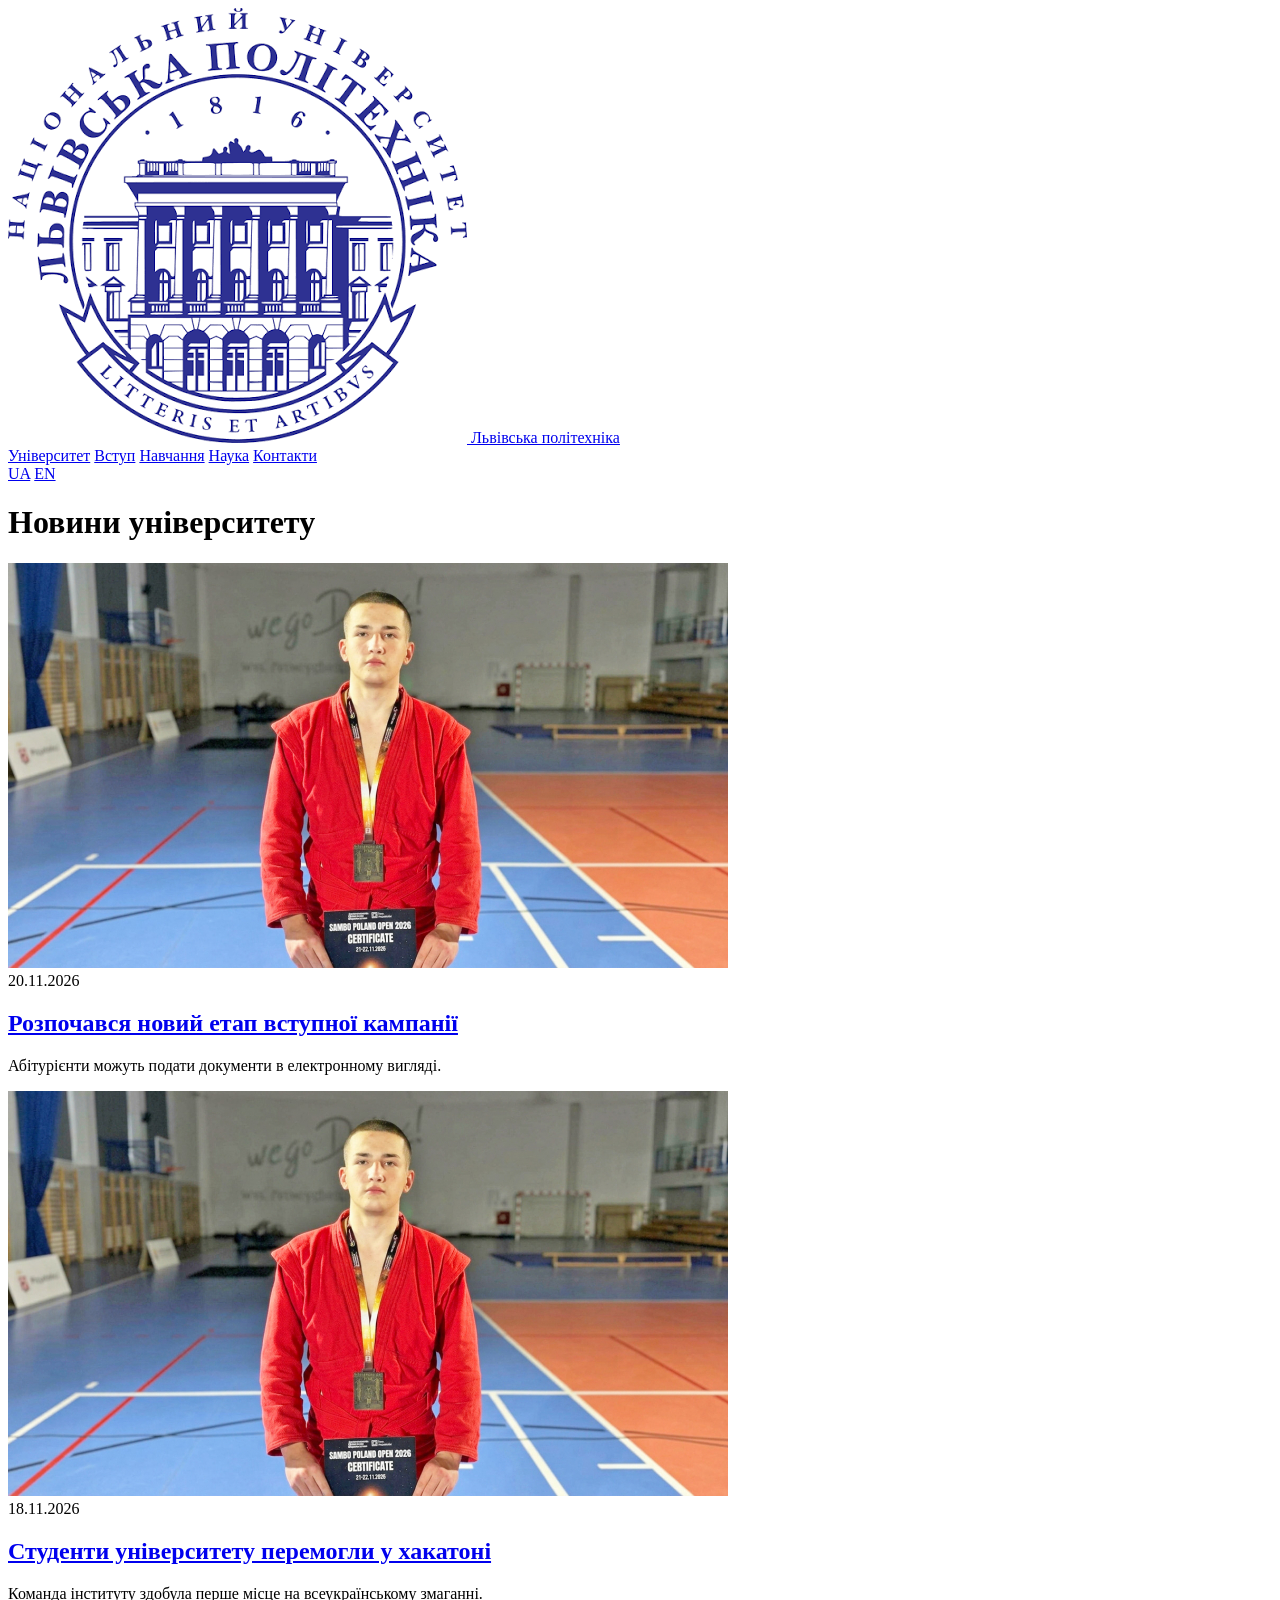
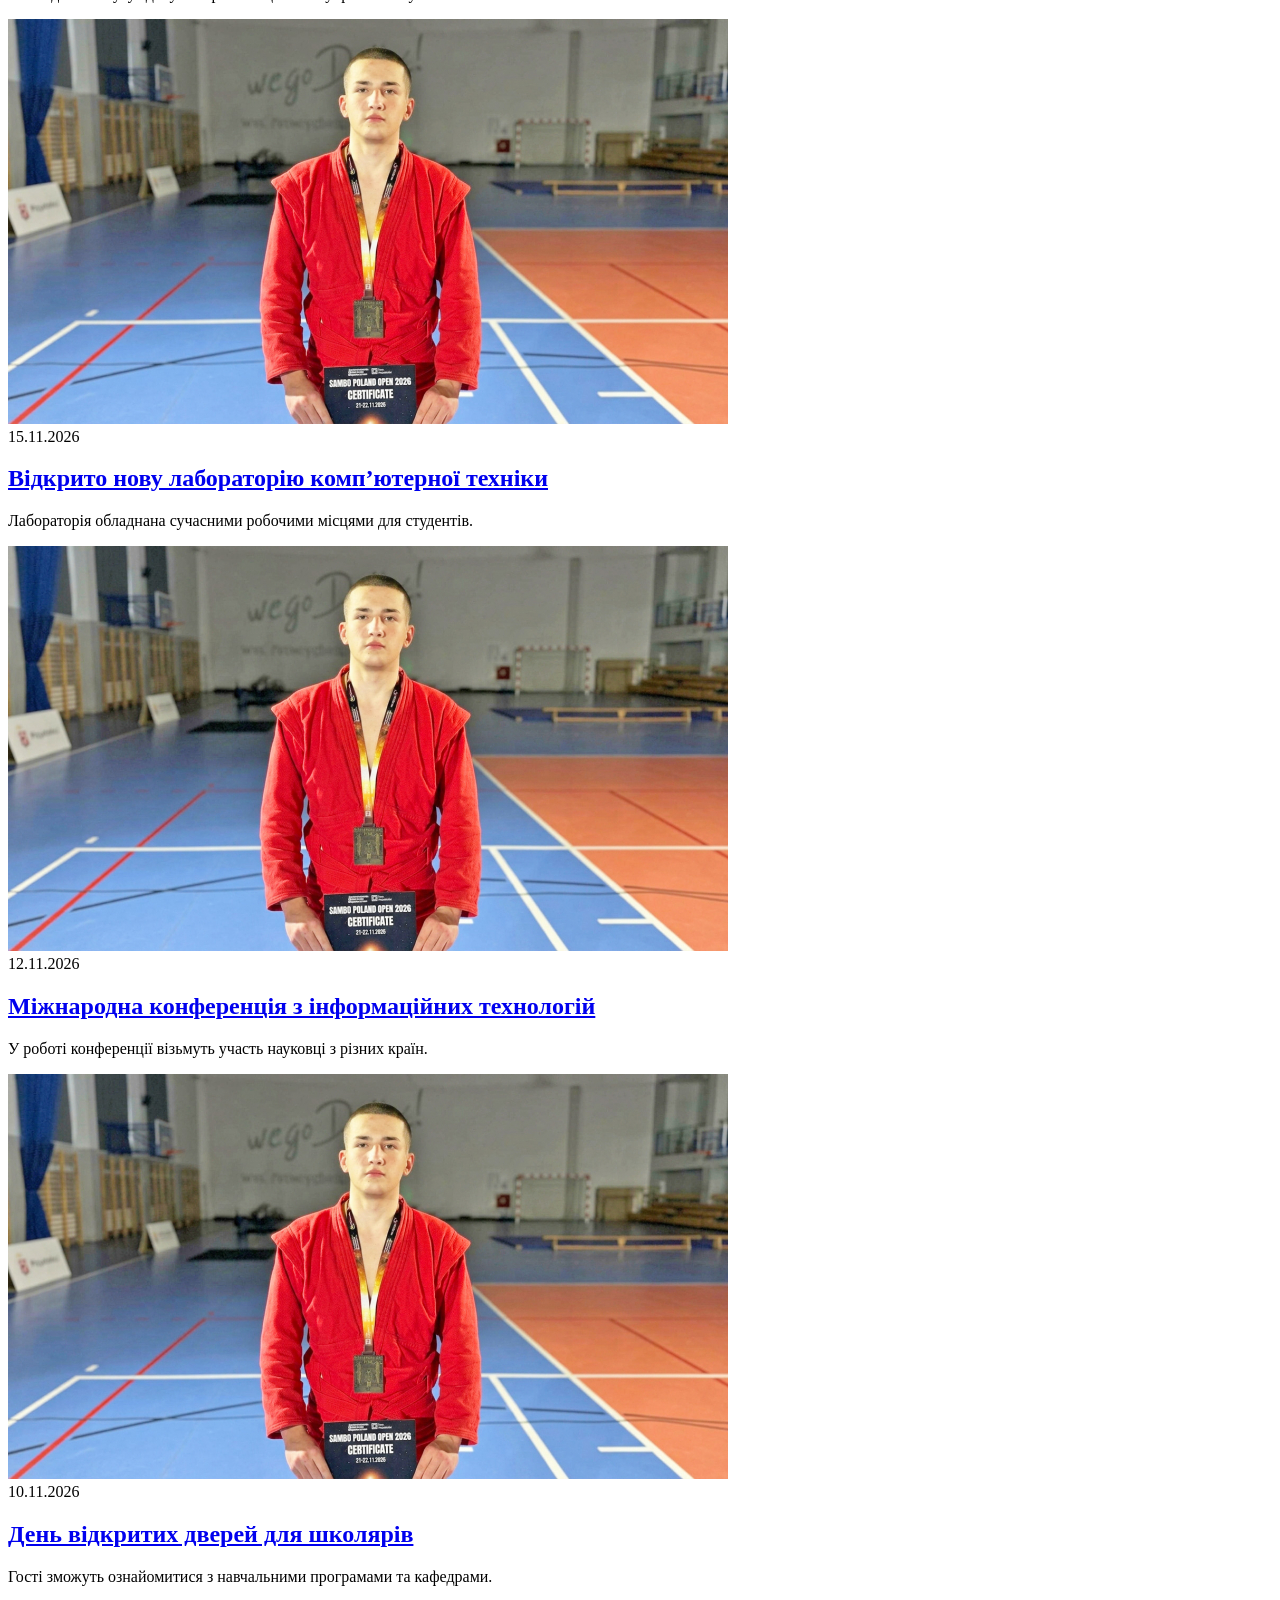
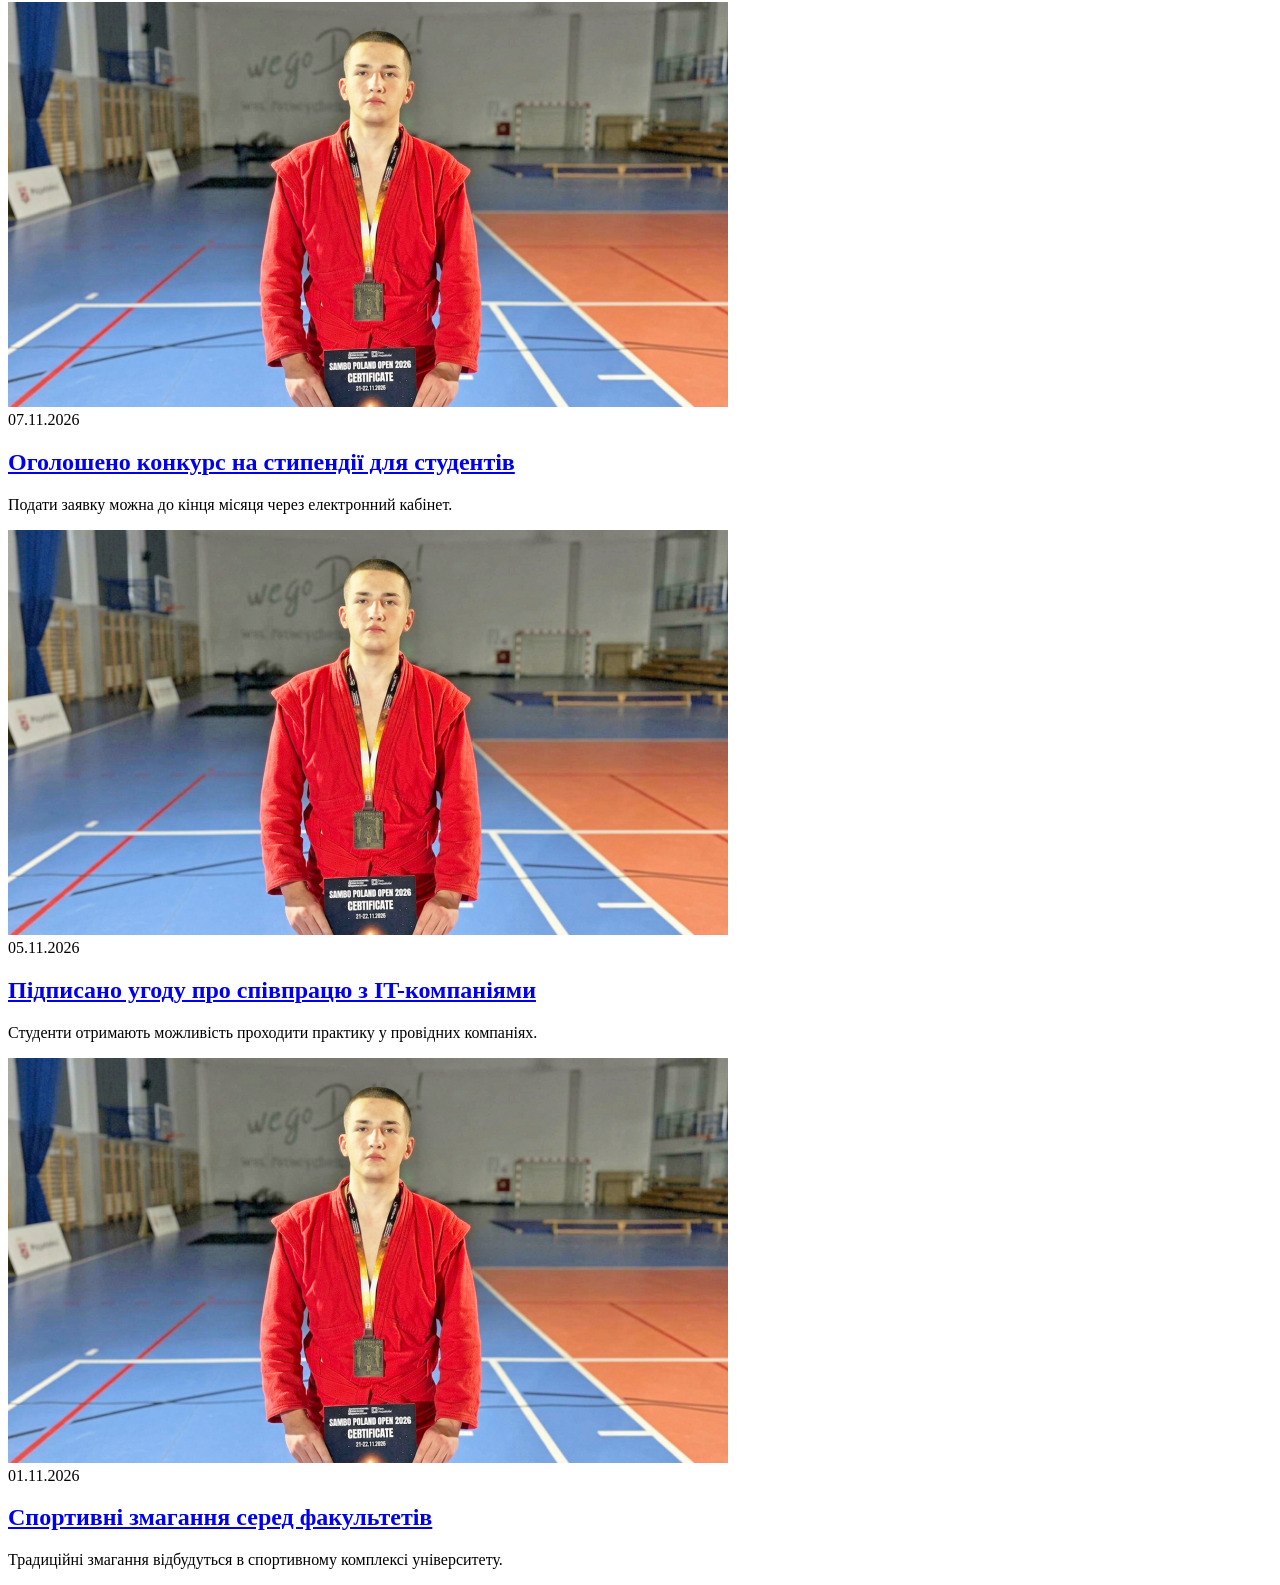
==== lab7/index.html @ 18b21256 "update" ====
<!DOCTYPE html>
<html lang="uk">
<head>
  <meta charset="UTF-8">
  <meta name="viewport" content="width=device-width, initial-scale=1.0">
  <title>Лабораторна робота №7 — Новини університету</title>
  <link rel="stylesheet" href="style.css">
</head>
<body>

  <header id="events_container">
    <a class="logo" href="#">
      <img src="/lab7/images/logo.png" alt="Логотип Львівської політехніки">
      <span>Львівська політехніка</span>
    </a>
    <nav class="header-menu">
      <a href="#">Університет</a>
      <a href="#">Вступ</a>
      <a href="#">Навчання</a>
      <a href="#">Наука</a>
      <a href="#">Контакти</a>
    </nav>
    <div class="header-lang">
      <a href="#">UA</a>
      <a href="#">EN</a>
    </div>
  </header>

  <main>
    <div class="main-container">
      <h1>Новини університету</h1>

      <section class="news-grid">
        <article class="news-card">
          <img class="news-img" src="/lab7/images/photo.jpg" alt="Фото до новини">
          <div class="news-body">
            <span class="news-date">20.11.2026</span>
            <h2><a href="#">Розпочався новий етап вступної кампанії</a></h2>
            <p>Абітурієнти можуть подати документи в електронному вигляді.</p>
          </div>
        </article>

        <article class="news-card">
          <img class="news-img" src="/lab7/images/photo.jpg" alt="Фото до новини">
          <div class="news-body">
            <span class="news-date">18.11.2026</span>
            <h2><a href="#">Студенти університету перемогли у хакатоні</a></h2>
            <p>Команда інституту здобула перше місце на всеукраїнському змаганні.</p>
          </div>
        </article>

        <article class="news-card">
          <img class="news-img" src="/lab7/images/photo.jpg" alt="Фото до новини">
          <div class="news-body">
            <span class="news-date">15.11.2026</span>
            <h2><a href="#">Відкрито нову лабораторію комп’ютерної техніки</a></h2>
            <p>Лабораторія обладнана сучасними робочими місцями для студентів.</p>
          </div>
        </article>

        <article class="news-card">
          <img class="news-img" src="/lab7/images/photo.jpg" alt="Фото до новини">
          <div class="news-body">
            <span class="news-date">12.11.2026</span>
            <h2><a href="#">Міжнародна конференція з інформаційних технологій</a></h2>
            <p>У роботі конференції візьмуть участь науковці з різних країн.</p>
          </div>
        </article>

        <article class="news-card">
          <img class="news-img" src="/lab7/images/photo.jpg" alt="Фото до новини">
          <div class="news-body">
            <span class="news-date">10.11.2026</span>
            <h2><a href="#">День відкритих дверей для школярів</a></h2>
            <p>Гості зможуть ознайомитися з навчальними програмами та кафедрами.</p>
          </div>
        </article>

        <article class="news-card">
          <img class="news-img" src="/lab7/images/photo.jpg" alt="Фото до новини">
          <div class="news-body">
            <span class="news-date">07.11.2026</span>
            <h2><a href="#">Оголошено конкурс на стипендії для студентів</a></h2>
            <p>Подати заявку можна до кінця місяця через електронний кабінет.</p>
          </div>
        </article>

        <article class="news-card">
          <img class="news-img" src="/lab7/images/photo.jpg" alt="Фото до новини">
          <div class="news-body">
            <span class="news-date">05.11.2026</span>
            <h2><a href="#">Підписано угоду про співпрацю з IT-компаніями</a></h2>
            <p>Студенти отримають можливість проходити практику у провідних компаніях.</p>
          </div>
        </article>

        <article class="news-card">
          <img class="news-img" src="/lab7/images/photo.jpg" alt="Фото до новини">
          <div class="news-body">
            <span class="news-date">01.11.2026</span>
            <h2><a href="#">Спортивні змагання серед факультетів</a></h2>
            <p>Традиційні змагання відбудуться в спортивному комплексі університету.</p>
          </div>
        </article>
      </section>
    </div>
  </main>

</body>
</html>
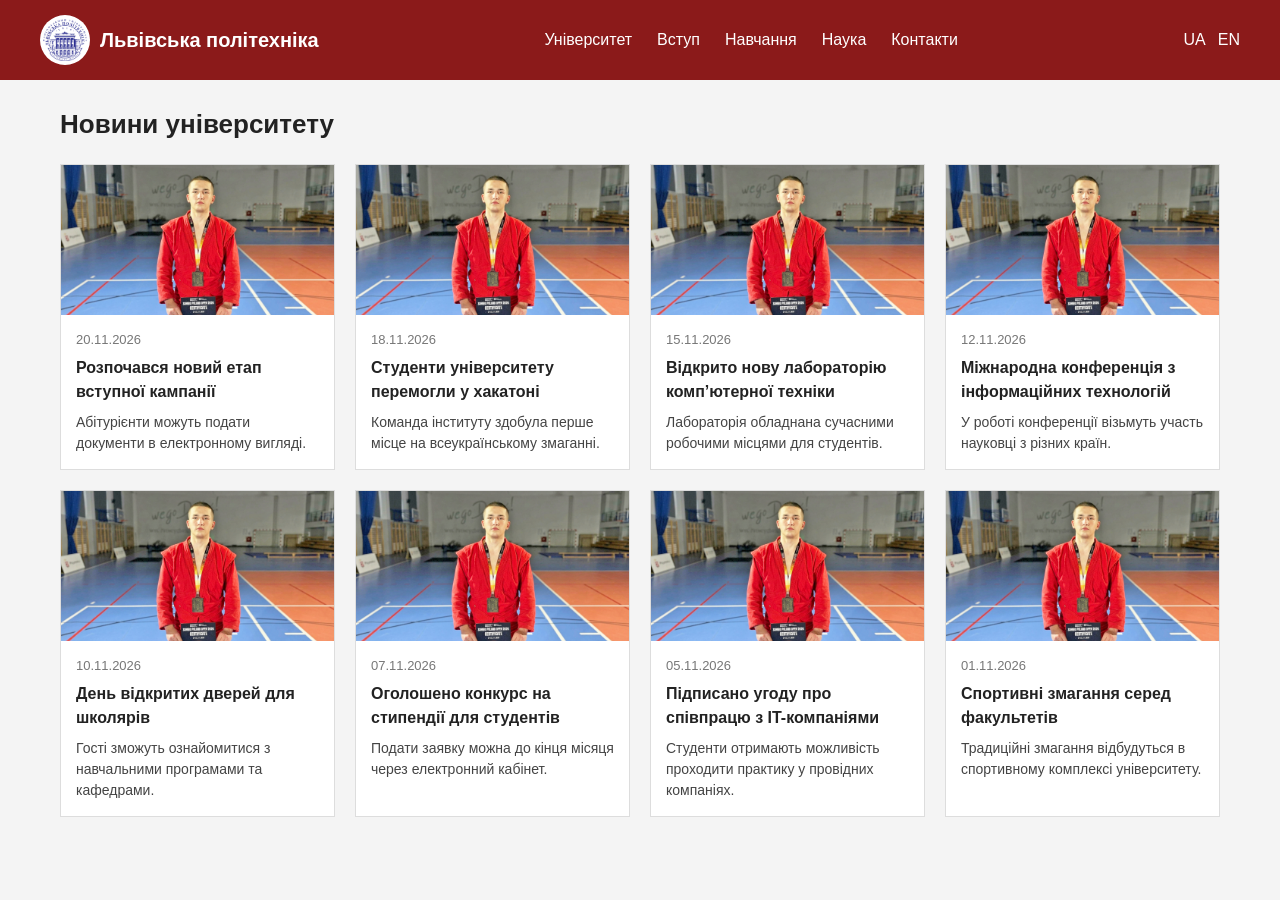
==== commit d99eaabb: "update css" ====
--- a/lab7/index.html
+++ b/lab7/index.html
@@ -4,7 +4,7 @@
   <meta charset="UTF-8">
   <meta name="viewport" content="width=device-width, initial-scale=1.0">
   <title>Лабораторна робота №7 — Новини університету</title>
-  <link rel="stylesheet" href="style.css">
+  <link rel="stylesheet" href="Style.css">
 </head>
 <body>
 
--- a/lab7/Style.css
+++ b/lab7/Style.css
@@ -0,0 +1,167 @@
+* {
+  box-sizing: border-box;
+  margin: 0;
+  padding: 0;
+}
+
+body {
+  font-family: Arial, sans-serif;
+  color: #222;
+  background: #f4f4f4;
+  line-height: 1.5;
+}
+
+a {
+  color: inherit;
+  text-decoration: none;
+}
+
+#events_container {
+  display: flex;
+  flex-direction: column;
+  align-items: center;
+  gap: 10px;
+  padding: 15px 20px;
+  background: #8b1a1a;
+  color: #fff;
+}
+
+.logo {
+  display: flex;
+  align-items: center;
+  gap: 10px;
+  font-size: 20px;
+  font-weight: bold;
+}
+
+.logo img {
+  width: 50px;
+  height: 50px;
+  padding: 3px;
+  background: #fff;
+  border-radius: 50%;
+  object-fit: contain;
+}
+
+.header-menu {
+  display: flex;
+  flex-direction: column;
+  align-items: center;
+  gap: 8px;
+}
+
+.header-menu a,
+.header-lang a {
+  transition: color 0.3s;
+}
+
+.header-menu a:hover,
+.header-lang a:hover {
+  color: #ffd2d2;
+}
+
+.header-lang {
+  display: flex;
+  gap: 12px;
+}
+
+.main-container {
+  max-width: 1200px;
+  margin: 0 auto;
+  padding: 25px 20px;
+}
+
+.main-container h1 {
+  font-size: 26px;
+  margin-bottom: 20px;
+}
+
+.news-grid {
+  display: grid;
+  grid-template-columns: 1fr;
+  gap: 20px;
+}
+
+.news-card {
+  display: flex;
+  flex-direction: column;
+  background: #fff;
+  border: 1px solid #ddd;
+  transition: box-shadow 0.3s, transform 0.3s;
+  animation: fadeIn 0.6s ease;
+}
+
+.news-card:hover {
+  transform: translateY(-4px);
+  box-shadow: 0 4px 10px rgba(0, 0, 0, 0.15);
+}
+
+.news-img {
+  display: block;
+  width: 100%;
+  height: 150px;
+  object-fit: cover;
+  object-position: top;
+}
+
+.news-body {
+  padding: 12px 15px 15px;
+}
+
+.news-date {
+  font-size: 13px;
+  color: #777;
+}
+
+.news-body h2 {
+  font-size: 16px;
+  margin: 5px 0 8px;
+}
+
+.news-body h2 a {
+  transition: color 0.3s;
+}
+
+.news-body h2 a:hover {
+  color: #8b1a1a;
+}
+
+.news-body p {
+  font-size: 14px;
+  color: #444;
+}
+
+
+@media (min-width: 768px) and (max-width: 1023px) {
+  #events_container {
+    flex-direction: row;
+    flex-wrap: wrap;
+    justify-content: space-between;
+  }
+
+  .header-menu {
+    flex-direction: row;
+    gap: 15px;
+  }
+
+  .news-grid {
+    grid-template-columns: repeat(2, 1fr);
+  }
+}
+
+@media (min-width: 1024px) {
+  #events_container {
+    flex-direction: row;
+    justify-content: space-between;
+    padding: 15px 40px;
+  }
+
+  .header-menu {
+    flex-direction: row;
+    gap: 25px;
+  }
+
+  .news-grid {
+    grid-template-columns: repeat(4, 1fr);
+  }
+}
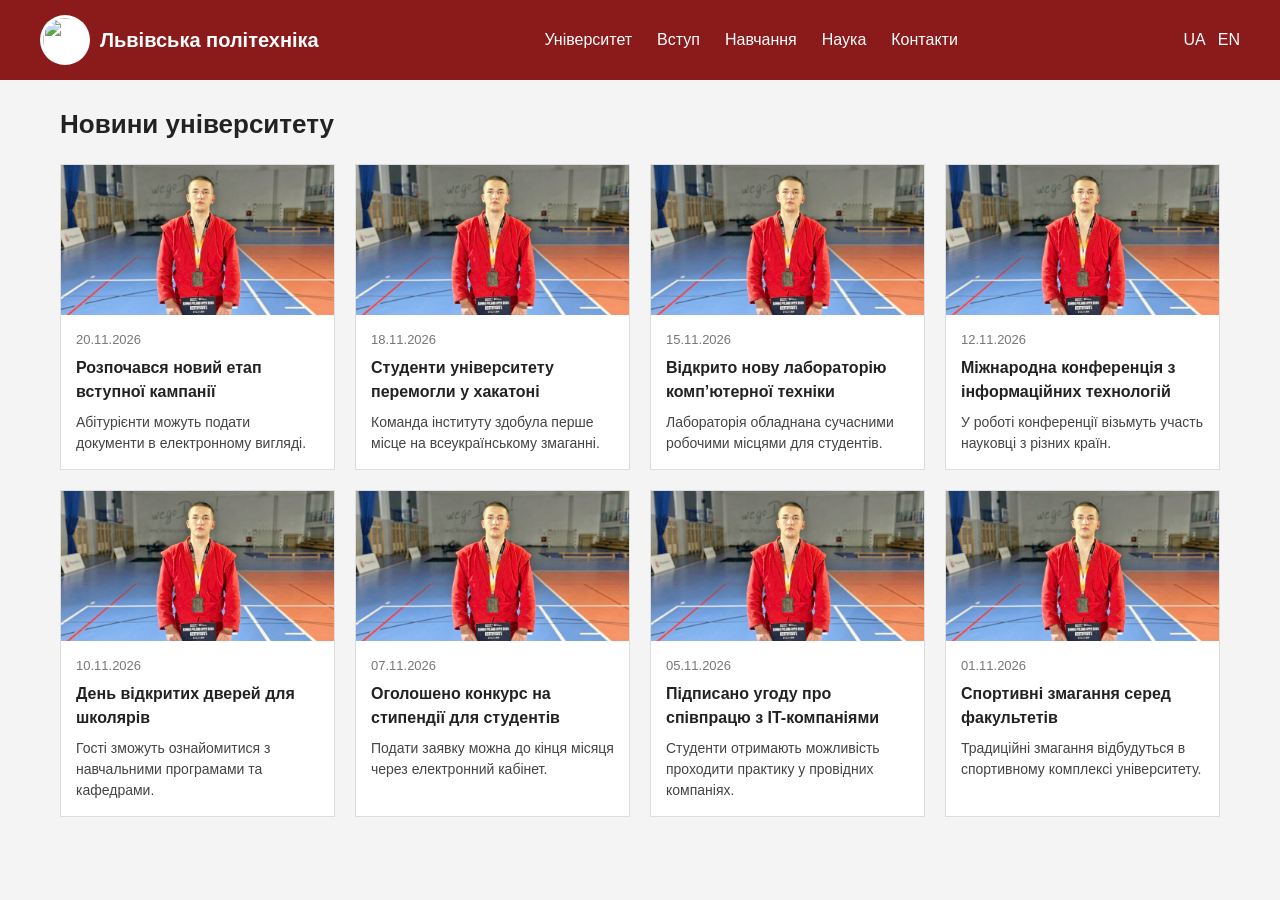
==== commit 6fb81ed9: "update" ====
--- a/lab7/index.html
+++ b/lab7/index.html
@@ -4,13 +4,13 @@
   <meta charset="UTF-8">
   <meta name="viewport" content="width=device-width, initial-scale=1.0">
   <title>Лабораторна робота №7 — Новини університету</title>
-  <link rel="stylesheet" href="Style.css">
+  <link rel="stylesheet" href="/lab7/Style.css">
 </head>
 <body>
 
   <header id="events_container">
     <a class="logo" href="#">
-      <img src="/lab7/images/logo.png" alt="Логотип Львівської політехніки">
+      <img src="images/logo.png політехніки">
       <span>Львівська політехніка</span>
     </a>
     <nav class="header-menu">
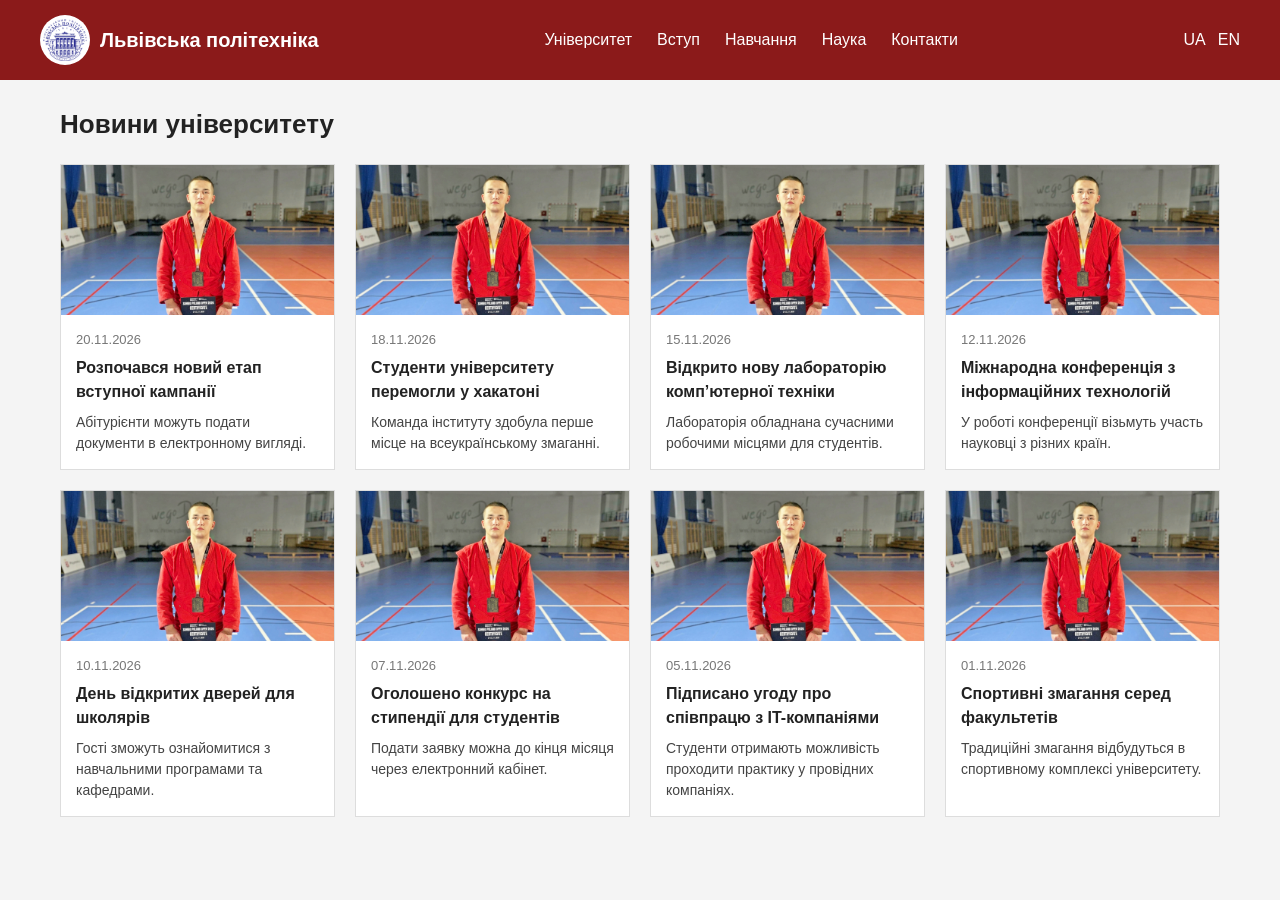
==== commit 9dbcaac5: "up" ====
--- a/lab7/index.html
+++ b/lab7/index.html
@@ -10,7 +10,7 @@
 
   <header id="events_container">
     <a class="logo" href="#">
-      <img src="images/logo.png політехніки">
+      <img src="images/logo.png" alt="Логотип Львівської політехніки">
       <span>Львівська політехніка</span>
     </a>
     <nav class="header-menu">
